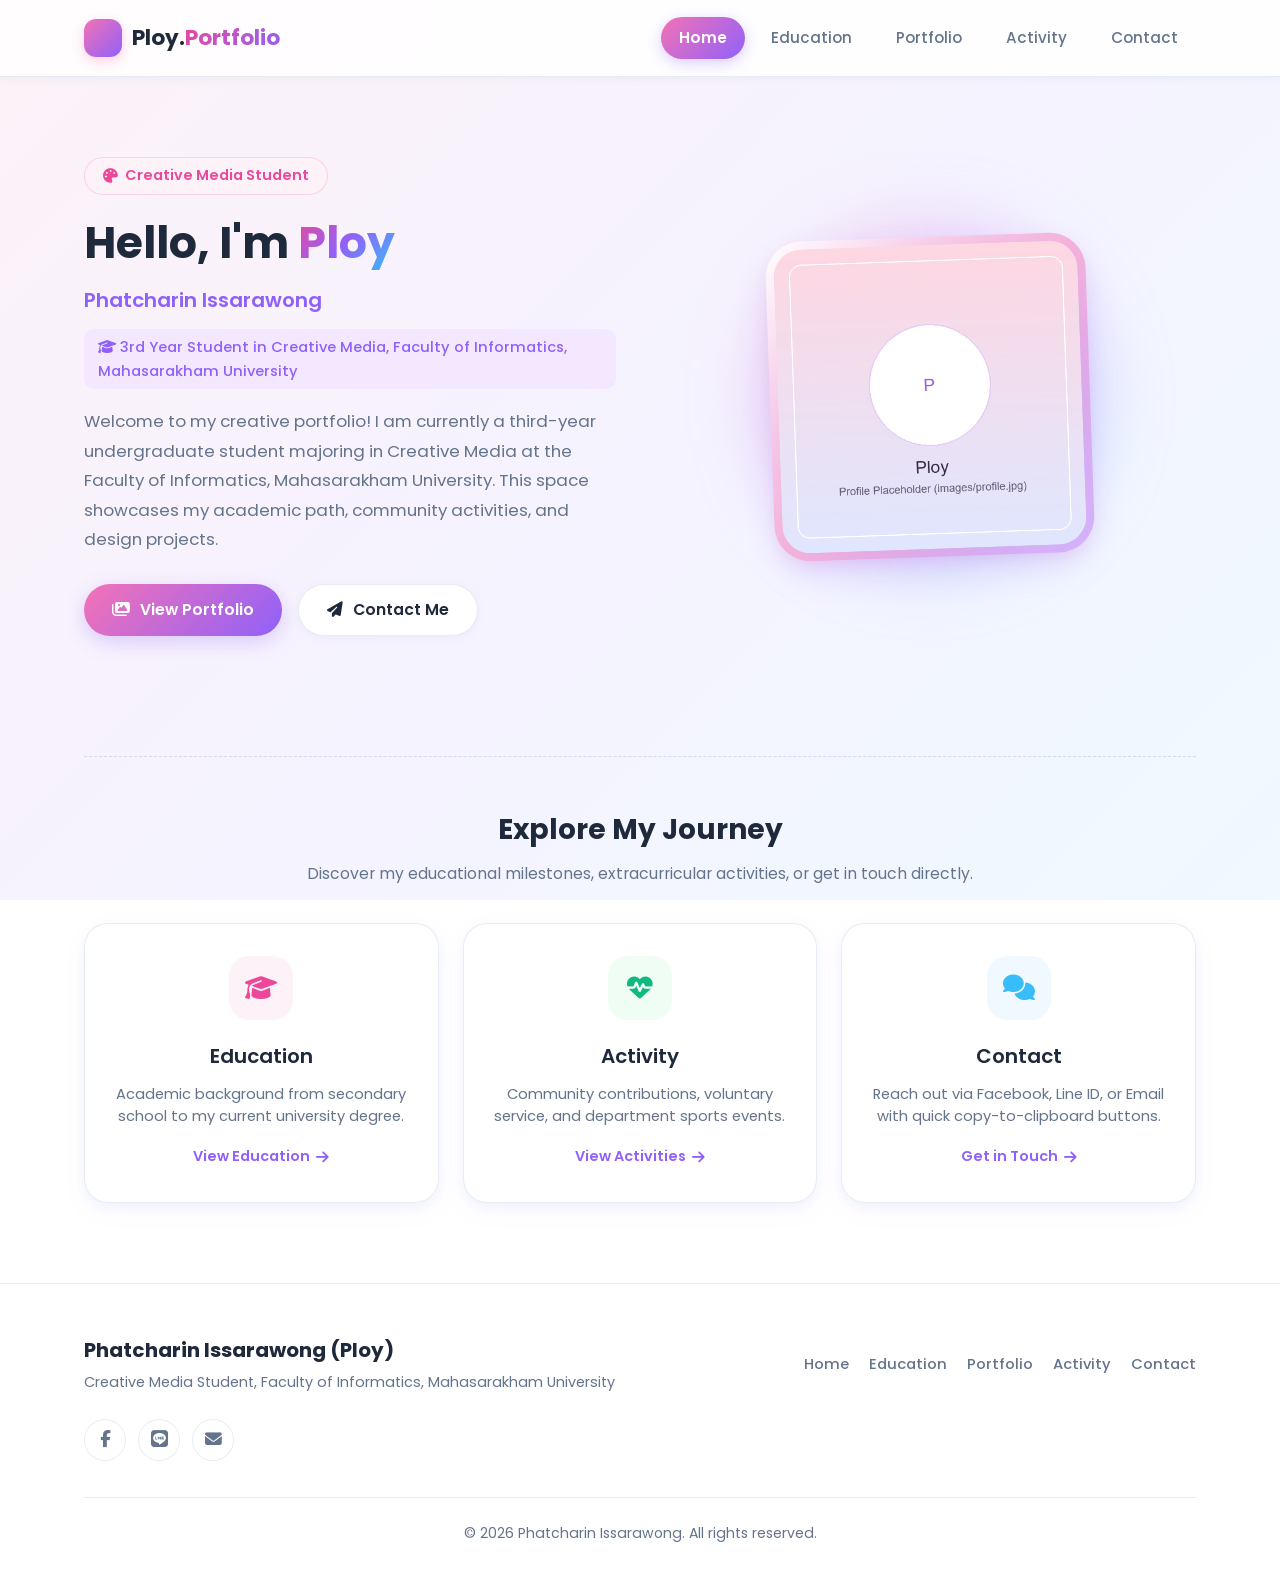
==== index.html @ 9dcf47e1 "Initial commit: Ploy's Creative Media Portfolio website" ====
<!DOCTYPE html>
<html lang="en">
<head>
  <meta charset="UTF-8">
  <meta name="viewport" content="width=device-width, initial-scale=1.0">
  <title>Ploy Portfolio | Phatcharin Issarawong</title>
  <meta name="description" content="Personal portfolio of Phatcharin Issarawong (Ploy), 3rd-year Creative Media undergraduate student at the Faculty of Informatics, Mahasarakham University.">
  
  <!-- Google Fonts: Poppins & Prompt -->
  <link rel="preconnect" href="https://fonts.googleapis.com">
  <link rel="preconnect" href="https://fonts.gstatic.com" crossorigin>
  <link href="https://fonts.googleapis.com/css2?family=Poppins:wght@400;500;600;700&family=Prompt:wght@300;400;500;600;700&display=swap" rel="stylesheet">
  
  <!-- Font Awesome CDN for Icons -->
  <link rel="stylesheet" href="https://cdnjs.cloudflare.com/ajax/libs/font-awesome/6.5.1/css/all.min.css">
  
  <!-- Main Stylesheet -->
  <link rel="stylesheet" href="css/style.css">
</head>
<body>

  <!-- =========================================================================
       1. Header & Navigation Bar (Shared across all pages, active on Home)
       ========================================================================= -->
  <header class="site-header">
    <div class="container nav-container">
      <a href="index.html" class="brand-logo" aria-label="Ploy Portfolio Homepage">
        <span class="brand-badge"><i class="fa-solid fa-sparkles"></i></span>
        <span class="brand-text">Ploy.<span>Portfolio</span></span>
      </a>

      <!-- Mobile Hamburger Button -->
      <button class="hamburger-btn" aria-label="Toggle navigation menu" aria-expanded="false" aria-controls="mainNavMenu">
        <span class="hamburger-line"></span>
        <span class="hamburger-line"></span>
        <span class="hamburger-line"></span>
      </button>

      <!-- Main Navigation Menu -->
      <nav class="nav-menu" id="mainNavMenu" role="navigation">
        <a href="index.html" class="nav-link active">Home</a>
        <a href="education.html" class="nav-link">Education</a>
        <a href="portfolio.html" class="nav-link">Portfolio</a>
        <a href="activity.html" class="nav-link">Activity</a>
        <a href="contact.html" class="nav-link">Contact</a>
      </nav>
    </div>
  </header>

  <!-- =========================================================================
       2. Home Page Main Content
       ========================================================================= -->
  <main class="page-content">
    <div class="container">
      
      <!-- Hero Section: Introduction & Profile Image -->
      <section class="hero-section">
        <div class="hero-grid">
          
          <!-- Greeting & Personal Information -->
          <div class="hero-text reveal-on-scroll">
            <div class="hero-badge">
              <i class="fa-solid fa-palette"></i> Creative Media Student
            </div>
            
            <h1 class="hero-greeting">
              Hello, I'm <span class="gradient-text">Ploy</span>
            </h1>
            
            <p class="hero-name">
              Phatcharin Issarawong
            </p>
            
            <div class="hero-status">
              <i class="fa-solid fa-graduation-cap"></i> 3rd Year Student in Creative Media, Faculty of Informatics, Mahasarakham University
            </div>
            
            <!-- Short Introduction (strictly based on real user data) -->
            <p class="hero-desc">
              Welcome to my creative portfolio! I am currently a third-year undergraduate student majoring in Creative Media at the Faculty of Informatics, Mahasarakham University. This space showcases my academic path, community activities, and design projects.
            </p>
            
            <!-- Call-to-Action Buttons -->
            <div class="hero-cta-group">
              <a href="portfolio.html" class="btn btn-primary">
                <i class="fa-solid fa-images"></i> View Portfolio
              </a>
              <a href="contact.html" class="btn btn-secondary">
                <i class="fa-solid fa-paper-plane"></i> Contact Me
              </a>
            </div>
          </div>

          <!-- Profile Image (Placeholder: replace with your real photo at images/profile.jpg) -->
          <div class="hero-avatar-wrapper reveal-on-scroll">
            <div class="avatar-glow"></div>
            <div class="avatar-frame">
              <!-- Replace your real profile photo at images/profile.jpg -->
              <img src="images/profile.jpg" alt="Profile photo of Phatcharin Issarawong (Ploy)" class="avatar-img" width="500" height="500">
            </div>
          </div>

        </div>
      </section>

      <!-- Shortcut Cards Section -->
      <section class="shortcuts-section reveal-on-scroll">
        <div class="section-header-center">
          <h2 class="section-title">Explore My Journey</h2>
          <p class="section-subtitle">Discover my educational milestones, extracurricular activities, or get in touch directly.</p>
        </div>

        <div class="shortcuts-grid">
          
          <!-- Shortcut 1: Education -->
          <a href="education.html" class="shortcut-card education">
            <div class="shortcut-icon">
              <i class="fa-solid fa-graduation-cap"></i>
            </div>
            <h3 class="shortcut-title">Education</h3>
            <p class="shortcut-desc">Academic background from secondary school to my current university degree.</p>
            <span class="shortcut-link-text">View Education <i class="fa-solid fa-arrow-right"></i></span>
          </a>

          <!-- Shortcut 2: Activity -->
          <a href="activity.html" class="shortcut-card activity">
            <div class="shortcut-icon">
              <i class="fa-solid fa-heart-pulse"></i>
            </div>
            <h3 class="shortcut-title">Activity</h3>
            <p class="shortcut-desc">Community contributions, voluntary service, and department sports events.</p>
            <span class="shortcut-link-text">View Activities <i class="fa-solid fa-arrow-right"></i></span>
          </a>

          <!-- Shortcut 3: Contact -->
          <a href="contact.html" class="shortcut-card contact">
            <div class="shortcut-icon">
              <i class="fa-solid fa-comments"></i>
            </div>
            <h3 class="shortcut-title">Contact</h3>
            <p class="shortcut-desc">Reach out via Facebook, Line ID, or Email with quick copy-to-clipboard buttons.</p>
            <span class="shortcut-link-text">Get in Touch <i class="fa-solid fa-arrow-right"></i></span>
          </a>

        </div>
      </section>

    </div>
  </main>

  <!-- =========================================================================
       3. Footer (Shared across all pages)
       ========================================================================= -->
  <footer class="site-footer">
    <div class="container">
      <div class="footer-top">
        
        <!-- Brand / Bio -->
        <div class="footer-brand">
          <h3>Phatcharin Issarawong (Ploy)</h3>
          <p>Creative Media Student, Faculty of Informatics, Mahasarakham University</p>
        </div>

        <!-- Links to All Pages -->
        <nav class="footer-nav" aria-label="Footer Navigation">
          <a href="index.html" class="footer-link">Home</a>
          <a href="education.html" class="footer-link">Education</a>
          <a href="portfolio.html" class="footer-link">Portfolio</a>
          <a href="activity.html" class="footer-link">Activity</a>
          <a href="contact.html" class="footer-link">Contact</a>
        </nav>

        <!-- Social Channels -->
        <div class="footer-socials">
          <!-- Facebook: replace # with your real profile URL -->
          <a href="#" class="social-icon-btn fb" aria-label="Facebook: Phatcharin Issarawong" title="Facebook: Phatcharin Issarawong">
            <i class="fa-brands fa-facebook-f"></i>
          </a>
          <!-- Line ID -->
          <a href="contact.html" class="social-icon-btn line" aria-label="Line ID: 0831487543" title="Line ID: 0831487543">
            <i class="fa-brands fa-line"></i>
          </a>
          <!-- Email -->
          <a href="mailto:phachrinthrxissrawngs6@gmail.com" class="social-icon-btn email" aria-label="Email: phachrinthrxissrawngs6@gmail.com" title="Email: phachrinthrxissrawngs6@gmail.com">
            <i class="fa-solid fa-envelope"></i>
          </a>
        </div>

      </div>

      <!-- Copyright Notice -->
      <div class="footer-bottom">
        <p>© 2026 Phatcharin Issarawong. All rights reserved.</p>
      </div>
    </div>
  </footer>

  <!-- Main JavaScript -->
  <script src="js/main.js" defer></script>
</body>
</html>
---- css/style.css ----
/* ==========================================================================
   PORTFOLIO WEBSITE STYLESHEET
   เจ้าของผลงาน: Phatcharin Issarawong (Ploy)
   สาขาสื่อนฤมิต คณะวิทยาการสารสนเทศ มหาวิทยาลัยมหาสารคาม
   สไตล์: Creative Media / Pastel Soft Gradient / Clean & Modern Responsive
   ========================================================================== */

/* --------------------------------------------------------------------------
   1. ตัวแปรสีและฟอนต์ (CSS Custom Properties)
   -------------------------------------------------------------------------- */
:root {
  /* โทนสีหลัก (Pastel Pink, Purple, Sky Blue) */
  --primary: #9061f9;          /* ม่วงพาสเทลหลัก */
  --primary-light: #c084fc;    /* ม่วงอ่อนสว่าง */
  --primary-soft: #f3e8ff;     /* ม่วงพาสเทลพื้นหลังจางๆ */
  
  --secondary: #ec4899;        /* ชมพูพาสเทล */
  --secondary-light: #f472b6;  /* ชมพูสว่าง */
  --secondary-soft: #fdf2f8;   /* ชมพูพาสเทลพื้นหลังจางๆ */
  
  --accent: #38bdf8;           /* ฟ้าอ่อนพาสเทล */
  --accent-light: #7dd3fc;     /* ฟ้าอ่อน */
  --accent-soft: #f0f9ff;      /* ฟ้าพาสเทลพื้นหลังจางๆ */

  /* สีพื้นผิวและข้อความ */
  --bg-page: #f8fafc;
  --bg-gradient: linear-gradient(135deg, #fdf2f8 0%, #f5f3ff 50%, #f0f9ff 100%);
  --surface: #ffffff;
  --surface-glass: rgba(255, 255, 255, 0.85);
  --surface-card: rgba(255, 255, 255, 0.92);
  
  --text-main: #1e293b;        /* ข้อความหลัก สีเทาเข้มคมชัด */
  --text-muted: #64748b;       /* ข้อความรอง สีเทาคลาสสิก */
  --text-light: #94a3b8;       /* ข้อความจาง */
  --border-light: rgba(226, 232, 240, 0.8);
  --border-glass: rgba(255, 255, 255, 0.8);

  /* เงา (Shadows) */
  --shadow-sm: 0 2px 8px rgba(148, 163, 184, 0.1);
  --shadow-md: 0 8px 24px -4px rgba(192, 132, 252, 0.12), 0 4px 12px -2px rgba(56, 189, 248, 0.08);
  --shadow-lg: 0 16px 36px -6px rgba(144, 97, 249, 0.18), 0 8px 16px -4px rgba(236, 72, 153, 0.12);
  --shadow-glow: 0 0 25px rgba(192, 132, 252, 0.35);

  /* รัศมีความโค้งมน */
  --radius-sm: 10px;
  --radius-md: 16px;
  --radius-lg: 24px;
  --radius-full: 9999px;

  /* ฟอนต์ */
  --font-family: 'Poppins', 'Prompt', -apple-system, BlinkMacSystemFont, 'Segoe UI', Roboto, sans-serif;
  
  /* ความเร็ว Transition */
  --transition-fast: 0.2s ease;
  --transition-normal: 0.3s cubic-bezier(0.4, 0, 0.2, 1);
  --transition-slow: 0.5s cubic-bezier(0.4, 0, 0.2, 1);
}

/* --------------------------------------------------------------------------
   2. Reset & พื้นฐานหน้าเว็บ
   -------------------------------------------------------------------------- */
*, *::before, *::after {
  box-sizing: border-box;
  margin: 0;
  padding: 0;
}

html {
  scroll-behavior: smooth;
  font-size: 16px;
}

body {
  font-family: var(--font-family);
  color: var(--text-main);
  background: var(--bg-gradient);
  background-attachment: fixed;
  min-height: 100vh;
  line-height: 1.65;
  display: flex;
  flex-direction: column;
  overflow-x: hidden;
  -webkit-font-smoothing: antialiased;
}

img {
  max-width: 100%;
  height: auto;
  display: block;
}

a {
  color: inherit;
  text-decoration: none;
  transition: color var(--transition-fast);
}

button {
  font-family: inherit;
  cursor: pointer;
  border: none;
  background: none;
  transition: all var(--transition-normal);
}

ul, ol {
  list-style: none;
}

/* --------------------------------------------------------------------------
   3. เลย์เอาต์และ Container
   -------------------------------------------------------------------------- */
.container {
  width: 100%;
  max-width: 1160px;
  margin-left: auto;
  margin-right: auto;
  padding-left: 24px;
  padding-right: 24px;
}

.page-content {
  flex: 1 0 auto;
  padding: 40px 0 80px 0;
}

/* --------------------------------------------------------------------------
   4. Header & Navigation Bar (ใช้ร่วมกันทุกหน้า)
   -------------------------------------------------------------------------- */
.site-header {
  position: sticky;
  top: 0;
  z-index: 1000;
  background: var(--surface-glass);
  backdrop-filter: blur(16px);
  -webkit-backdrop-filter: blur(16px);
  border-bottom: 1px solid var(--border-light);
  box-shadow: var(--shadow-sm);
  transition: background var(--transition-normal), box-shadow var(--transition-normal);
}

.nav-container {
  display: flex;
  align-items: center;
  justify-content: space-between;
  height: 76px;
}

/* โลโก้ */
.brand-logo {
  display: flex;
  align-items: center;
  gap: 10px;
  font-weight: 700;
  font-size: 1.35rem;
  color: var(--text-main);
}

.brand-badge {
  display: inline-flex;
  align-items: center;
  justify-content: center;
  width: 38px;
  height: 38px;
  background: linear-gradient(135deg, var(--secondary-light), var(--primary));
  color: #ffffff;
  border-radius: 12px;
  font-size: 1rem;
  box-shadow: 0 4px 12px rgba(236, 72, 153, 0.25);
}

.brand-text span {
  background: linear-gradient(135deg, var(--secondary), var(--primary));
  -webkit-background-clip: text;
  -webkit-text-fill-color: transparent;
}

/* เมนูหลักบนเดสก์ท็อป */
.nav-menu {
  display: flex;
  align-items: center;
  gap: 8px;
}

.nav-link {
  position: relative;
  display: inline-block;
  padding: 8px 18px;
  font-size: 0.95rem;
  font-weight: 500;
  color: var(--text-muted);
  border-radius: var(--radius-full);
  transition: all var(--transition-normal);
}

.nav-link:hover {
  color: var(--primary);
  background-color: var(--primary-soft);
}

/* สถานะ Active ของหน้าปัจจุบัน */
.nav-link.active {
  color: #ffffff;
  background: linear-gradient(135deg, var(--secondary-light), var(--primary));
  box-shadow: 0 4px 14px rgba(144, 97, 249, 0.3);
  font-weight: 600;
}

/* ปุ่ม Hamburger สำหรับจอมือถือ */
.hamburger-btn {
  display: none;
  flex-direction: column;
  justify-content: center;
  align-items: center;
  width: 44px;
  height: 44px;
  border-radius: var(--radius-sm);
  background: var(--surface);
  border: 1px solid var(--border-light);
  gap: 5px;
  cursor: pointer;
  z-index: 1001;
}

.hamburger-line {
  width: 22px;
  height: 2px;
  background-color: var(--text-main);
  border-radius: 2px;
  transition: transform var(--transition-normal), opacity var(--transition-normal);
}

/* เมื่อเมนูมือถือเปิดอยู่ */
.hamburger-btn[aria-expanded="true"] .hamburger-line:nth-child(1) {
  transform: translateY(7px) rotate(45deg);
}
.hamburger-btn[aria-expanded="true"] .hamburger-line:nth-child(2) {
  opacity: 0;
}
.hamburger-btn[aria-expanded="true"] .hamburger-line:nth-child(3) {
  transform: translateY(-7px) rotate(-45deg);
}

/* --------------------------------------------------------------------------
   5. หัวเรื่องของแต่ละหน้า (Page Header Banner)
   -------------------------------------------------------------------------- */
.page-header {
  text-align: center;
  margin-bottom: 48px;
  position: relative;
}

.page-tag {
  display: inline-flex;
  align-items: center;
  gap: 6px;
  padding: 6px 16px;
  background: var(--primary-soft);
  color: var(--primary);
  border-radius: var(--radius-full);
  font-size: 0.85rem;
  font-weight: 600;
  letter-spacing: 0.5px;
  margin-bottom: 12px;
  border: 1px solid rgba(192, 132, 252, 0.3);
}

.page-title {
  font-size: 2.35rem;
  font-weight: 700;
  color: var(--text-main);
  margin-bottom: 12px;
  letter-spacing: -0.5px;
}

.page-subtitle {
  font-size: 1.05rem;
  color: var(--text-muted);
  max-width: 620px;
  margin-left: auto;
  margin-right: auto;
}

/* ข้อความตัวหนังสือแบบ Gradient */
.gradient-text {
  background: linear-gradient(135deg, var(--secondary), var(--primary), var(--accent));
  -webkit-background-clip: text;
  -webkit-text-fill-color: transparent;
  display: inline-block;
}

/* --------------------------------------------------------------------------
   6. ปุ่ม (Buttons)
   -------------------------------------------------------------------------- */
.btn {
  display: inline-flex;
  align-items: center;
  justify-content: center;
  gap: 10px;
  padding: 12px 28px;
  font-size: 0.98rem;
  font-weight: 600;
  border-radius: var(--radius-full);
  transition: all var(--transition-normal);
  text-align: center;
}

.btn-primary {
  background: linear-gradient(135deg, var(--secondary-light), var(--primary));
  color: #ffffff;
  box-shadow: 0 6px 20px rgba(144, 97, 249, 0.28);
}

.btn-primary:hover {
  transform: translateY(-3px);
  box-shadow: 0 10px 25px rgba(144, 97, 249, 0.38);
  color: #ffffff;
}

.btn-secondary {
  background: var(--surface);
  color: var(--text-main);
  border: 1px solid var(--border-light);
  box-shadow: var(--shadow-sm);
}

.btn-secondary:hover {
  background: var(--primary-soft);
  color: var(--primary);
  border-color: var(--primary-light);
  transform: translateY(-3px);
  box-shadow: var(--shadow-md);
}

.btn-sm {
  padding: 8px 16px;
  font-size: 0.85rem;
}

/* --------------------------------------------------------------------------
   7. สไตล์เฉพาะหน้า HOME (index.html)
   -------------------------------------------------------------------------- */
.hero-section {
  padding: 40px 0 60px 0;
}

.hero-grid {
  display: grid;
  grid-template-columns: 1fr 1fr;
  align-items: center;
  gap: 48px;
}

.hero-text {
  text-align: left;
}

.hero-badge {
  display: inline-flex;
  align-items: center;
  gap: 8px;
  padding: 6px 18px;
  background: var(--secondary-soft);
  color: var(--secondary);
  border-radius: var(--radius-full);
  font-size: 0.9rem;
  font-weight: 600;
  margin-bottom: 20px;
  border: 1px solid rgba(244, 114, 182, 0.25);
}

.hero-greeting {
  font-size: 2.75rem;
  font-weight: 700;
  line-height: 1.25;
  margin-bottom: 14px;
}

.hero-name {
  font-size: 1.25rem;
  font-weight: 600;
  color: var(--primary);
  margin-bottom: 12px;
}

.hero-status {
  display: inline-block;
  padding: 6px 14px;
  background: var(--primary-soft);
  color: var(--primary);
  border-radius: var(--radius-sm);
  font-size: 0.92rem;
  font-weight: 500;
  margin-bottom: 18px;
}

.hero-desc {
  font-size: 1.05rem;
  color: var(--text-muted);
  margin-bottom: 30px;
  line-height: 1.75;
}

.hero-cta-group {
  display: flex;
  gap: 16px;
  flex-wrap: wrap;
}

/* ส่วนรูปโปรไฟล์ */
.hero-avatar-wrapper {
  position: relative;
  display: flex;
  justify-content: center;
  align-items: center;
}

.avatar-glow {
  position: absolute;
  width: 340px;
  height: 340px;
  border-radius: 50%;
  background: linear-gradient(135deg, rgba(244, 114, 182, 0.35), rgba(192, 132, 252, 0.35), rgba(56, 189, 248, 0.3));
  filter: blur(35px);
  z-index: 1;
  animation: floatGlow 6s ease-in-out infinite alternate;
}

.avatar-frame {
  position: relative;
  z-index: 2;
  width: 320px;
  height: 320px;
  border-radius: 36px;
  padding: 8px;
  background: linear-gradient(135deg, rgba(255, 255, 255, 0.9), rgba(244, 114, 182, 0.5), rgba(192, 132, 252, 0.6));
  box-shadow: var(--shadow-lg);
  transform: rotate(-2deg);
  transition: transform var(--transition-slow);
}

.avatar-frame:hover {
  transform: rotate(0deg) scale(1.02);
}

.avatar-img {
  width: 100%;
  height: 100%;
  object-fit: cover;
  border-radius: 28px;
  background-color: var(--surface);
}

/* การ์ดทางลัดบนหน้า Home (Shortcut Cards) */
.shortcuts-section {
  margin-top: 60px;
  padding-top: 50px;
  border-top: 1px dashed rgba(203, 213, 225, 0.8);
}

.section-header-center {
  text-align: center;
  margin-bottom: 36px;
}

.section-title {
  font-size: 1.75rem;
  font-weight: 700;
  color: var(--text-main);
  margin-bottom: 8px;
}

.section-subtitle {
  font-size: 0.98rem;
  color: var(--text-muted);
}

.shortcuts-grid {
  display: grid;
  grid-template-columns: repeat(3, 1fr);
  gap: 24px;
}

.shortcut-card {
  display: block;
  background: var(--surface-card);
  padding: 32px 28px;
  border-radius: var(--radius-lg);
  border: 1px solid var(--border-light);
  box-shadow: var(--shadow-md);
  transition: all var(--transition-normal);
  text-align: center;
  position: relative;
  overflow: hidden;
}

.shortcut-card::before {
  content: '';
  position: absolute;
  top: 0;
  left: 0;
  right: 0;
  height: 4px;
  background: linear-gradient(90deg, var(--secondary-light), var(--primary), var(--accent));
  opacity: 0;
  transition: opacity var(--transition-fast);
}

.shortcut-card:hover {
  transform: translateY(-8px);
  box-shadow: var(--shadow-lg);
  border-color: var(--primary-light);
}

.shortcut-card:hover::before {
  opacity: 1;
}

.shortcut-icon {
  width: 64px;
  height: 64px;
  margin: 0 auto 20px auto;
  border-radius: 20px;
  display: flex;
  align-items: center;
  justify-content: center;
  font-size: 1.6rem;
  background: var(--primary-soft);
  color: var(--primary);
  transition: transform var(--transition-normal);
}

.shortcut-card:hover .shortcut-icon {
  transform: scale(1.1) rotate(5deg);
}

.shortcut-card.education .shortcut-icon {
  background: #fdf2f8;
  color: var(--secondary);
}

.shortcut-card.activity .shortcut-icon {
  background: #f0fdf4;
  color: #10b981;
}

.shortcut-card.contact .shortcut-icon {
  background: #f0f9ff;
  color: var(--accent);
}

.shortcut-title {
  font-size: 1.25rem;
  font-weight: 600;
  margin-bottom: 10px;
  color: var(--text-main);
}

.shortcut-desc {
  font-size: 0.92rem;
  color: var(--text-muted);
  margin-bottom: 16px;
  line-height: 1.5;
}

.shortcut-link-text {
  font-size: 0.9rem;
  font-weight: 600;
  color: var(--primary);
  display: inline-flex;
  align-items: center;
  gap: 6px;
}

/* --------------------------------------------------------------------------
   8. สไตล์หน้า EDUCATION (education.html) - Vertical Timeline
   -------------------------------------------------------------------------- */
.timeline-wrapper {
  max-width: 820px;
  margin: 0 auto;
  position: relative;
  padding: 20px 0;
}

/* เส้น Timeline แนวตั้ง */
.timeline-wrapper::before {
  content: '';
  position: absolute;
  top: 30px;
  bottom: 30px;
  left: 38px;
  width: 4px;
  background: linear-gradient(180deg, var(--secondary-light), var(--primary), var(--accent));
  border-radius: 4px;
}

.timeline-item {
  position: relative;
  display: flex;
  align-items: flex-start;
  gap: 28px;
  margin-bottom: 40px;
}

.timeline-item:last-child {
  margin-bottom: 0;
}

/* วงกลมไอคอนจุด Timeline */
.timeline-marker {
  position: relative;
  z-index: 2;
  width: 76px;
  height: 76px;
  flex-shrink: 0;
  border-radius: 50%;
  background: var(--surface);
  border: 4px solid #ffffff;
  box-shadow: var(--shadow-md);
  display: flex;
  align-items: center;
  justify-content: center;
  font-size: 1.6rem;
  color: var(--primary);
  transition: transform var(--transition-normal);
}

.timeline-item:hover .timeline-marker {
  transform: scale(1.1);
  box-shadow: var(--shadow-glow);
}

.timeline-item.current .timeline-marker {
  background: linear-gradient(135deg, var(--secondary-light), var(--primary));
  color: #ffffff;
  box-shadow: 0 0 20px rgba(144, 97, 249, 0.4);
}

/* การ์ดเนื้อหา Timeline */
.timeline-card {
  flex-grow: 1;
  background: var(--surface-card);
  padding: 30px;
  border-radius: var(--radius-lg);
  border: 1px solid var(--border-light);
  box-shadow: var(--shadow-md);
  transition: all var(--transition-normal);
}

.timeline-card:hover {
  transform: translateY(-4px);
  box-shadow: var(--shadow-lg);
  border-color: var(--primary-light);
}

.timeline-header {
  display: flex;
  justify-content: space-between;
  align-items: flex-start;
  flex-wrap: wrap;
  gap: 12px;
  margin-bottom: 14px;
}

.timeline-badge {
  display: inline-flex;
  align-items: center;
  gap: 6px;
  padding: 4px 14px;
  border-radius: var(--radius-full);
  font-size: 0.82rem;
  font-weight: 600;
}

.timeline-badge.current {
  background: #fdf2f8;
  color: var(--secondary);
  border: 1px solid rgba(244, 114, 182, 0.3);
}

.timeline-badge.completed {
  background: #f1f5f9;
  color: var(--text-muted);
}

.timeline-year-tag {
  font-size: 0.85rem;
  font-weight: 500;
  color: var(--text-muted);
  background: var(--bg-page);
  padding: 4px 12px;
  border-radius: var(--radius-sm);
  border: 1px dashed #cbd5e1;
}

.timeline-institution {
  font-size: 1.35rem;
  font-weight: 700;
  color: var(--text-main);
  margin-bottom: 6px;
}

.timeline-major {
  font-size: 1.05rem;
  font-weight: 500;
  color: var(--primary);
  margin-bottom: 16px;
}

.timeline-meta-box {
  display: flex;
  flex-wrap: wrap;
  gap: 16px;
  padding-top: 16px;
  border-top: 1px solid #f1f5f9;
}

.meta-pill {
  display: inline-flex;
  align-items: center;
  gap: 8px;
  font-size: 0.88rem;
  color: var(--text-muted);
  background: var(--bg-page);
  padding: 6px 14px;
  border-radius: var(--radius-sm);
}

.placeholder-notice {
  color: #d97706; /* สีส้มเตือนตา */
  background: #fef3c7;
  padding: 2px 8px;
  border-radius: 4px;
  font-weight: 500;
  font-size: 0.82rem;
}

/* --------------------------------------------------------------------------
   9. สไตล์หน้า PORTFOLIO (portfolio.html)
   -------------------------------------------------------------------------- */
/* ตัวกรองหมวดหมู่ (Filter Buttons) */
.filter-container {
  display: flex;
  justify-content: center;
  flex-wrap: wrap;
  gap: 12px;
  margin-bottom: 40px;
}

.filter-btn {
  padding: 10px 24px;
  border-radius: var(--radius-full);
  font-size: 0.92rem;
  font-weight: 600;
  color: var(--text-muted);
  background: var(--surface);
  border: 1px solid var(--border-light);
  box-shadow: var(--shadow-sm);
  transition: all var(--transition-normal);
}

.filter-btn:hover {
  color: var(--primary);
  background: var(--primary-soft);
  border-color: var(--primary-light);
}

.filter-btn.active {
  background: linear-gradient(135deg, var(--secondary-light), var(--primary));
  color: #ffffff;
  border-color: transparent;
  box-shadow: 0 4px 14px rgba(144, 97, 249, 0.3);
}

/* Portfolio Cards Grid */
.portfolio-grid {
  display: grid;
  grid-template-columns: repeat(3, 1fr);
  gap: 30px;
}

.portfolio-card {
  background: var(--surface-card);
  border-radius: var(--radius-lg);
  border: 1px solid var(--border-light);
  box-shadow: var(--shadow-md);
  overflow: hidden;
  display: flex;
  flex-direction: column;
  transition: all var(--transition-normal);
  cursor: pointer;
}

.portfolio-card:hover {
  transform: translateY(-8px);
  box-shadow: var(--shadow-lg);
  border-color: var(--primary-light);
}

.portfolio-card.is-hidden {
  display: none !important;
}

.portfolio-thumb-wrapper {
  position: relative;
  width: 100%;
  aspect-ratio: 4 / 3;
  overflow: hidden;
  background-color: var(--primary-soft);
}

.portfolio-thumb {
  width: 100%;
  height: 100%;
  object-fit: cover;
  transition: transform var(--transition-slow);
}

.portfolio-card:hover .portfolio-thumb {
  transform: scale(1.06);
}

.portfolio-badge {
  position: absolute;
  top: 14px;
  left: 14px;
  padding: 4px 12px;
  border-radius: var(--radius-full);
  font-size: 0.78rem;
  font-weight: 600;
  color: #ffffff;
  background: rgba(30, 41, 59, 0.75);
  backdrop-filter: blur(8px);
  text-transform: uppercase;
  letter-spacing: 0.5px;
}

.portfolio-overlay-hint {
  position: absolute;
  inset: 0;
  background: rgba(144, 97, 249, 0.4);
  backdrop-filter: blur(2px);
  display: flex;
  align-items: center;
  justify-content: center;
  opacity: 0;
  transition: opacity var(--transition-fast);
  color: #ffffff;
  font-size: 1.5rem;
}

.portfolio-card:hover .portfolio-overlay-hint {
  opacity: 1;
}

.portfolio-body {
  padding: 24px;
  display: flex;
  flex-direction: column;
  flex-grow: 1;
}

.portfolio-title {
  font-size: 1.25rem;
  font-weight: 700;
  color: var(--text-main);
  margin-bottom: 8px;
}

.portfolio-desc {
  font-size: 0.92rem;
  color: var(--text-muted);
  line-height: 1.6;
  margin-bottom: 20px;
  flex-grow: 1;
}

.portfolio-card-footer {
  display: flex;
  align-items: center;
  justify-content: space-between;
  padding-top: 14px;
  border-top: 1px solid #f1f5f9;
}

.portfolio-view-btn {
  font-size: 0.88rem;
  font-weight: 600;
  color: var(--primary);
  display: inline-flex;
  align-items: center;
  gap: 6px;
}

.portfolio-view-btn i {
  transition: transform var(--transition-fast);
}

.portfolio-card:hover .portfolio-view-btn i {
  transform: translateX(4px);
}

/* --------------------------------------------------------------------------
   10. สไตล์ Lightbox / Modal สำหรับดูภาพผลงาน
   -------------------------------------------------------------------------- */
.modal-backdrop {
  position: fixed;
  inset: 0;
  background: rgba(15, 23, 42, 0.65);
  backdrop-filter: blur(8px);
  -webkit-backdrop-filter: blur(8px);
  z-index: 2000;
  display: flex;
  align-items: center;
  justify-content: center;
  padding: 20px;
  opacity: 0;
  visibility: hidden;
  transition: opacity var(--transition-normal), visibility var(--transition-normal);
}

.modal-backdrop.is-open {
  opacity: 1;
  visibility: visible;
}

.modal-container {
  background: var(--surface);
  border-radius: var(--radius-lg);
  max-width: 800px;
  width: 100%;
  max-height: 90vh;
  overflow-y: auto;
  box-shadow: 0 25px 50px -12px rgba(0, 0, 0, 0.25);
  position: relative;
  transform: scale(0.92) translateY(20px);
  transition: transform var(--transition-normal);
}

.modal-backdrop.is-open .modal-container {
  transform: scale(1) translateY(0);
}

.modal-close-btn {
  position: absolute;
  top: 16px;
  right: 16px;
  width: 40px;
  height: 40px;
  border-radius: 50%;
  background: var(--surface);
  border: 1px solid var(--border-light);
  display: flex;
  align-items: center;
  justify-content: center;
  font-size: 1.1rem;
  color: var(--text-main);
  cursor: pointer;
  z-index: 10;
  box-shadow: var(--shadow-md);
  transition: all var(--transition-fast);
}

.modal-close-btn:hover {
  background: #fee2e2;
  color: #ef4444;
  transform: rotate(90deg);
}

.modal-image-wrapper {
  width: 100%;
  max-height: 480px;
  background: #0f172a;
  display: flex;
  align-items: center;
  justify-content: center;
  overflow: hidden;
}

.modal-image {
  max-width: 100%;
  max-height: 480px;
  object-fit: contain;
}

.modal-content-body {
  padding: 32px;
}

.modal-badge {
  display: inline-block;
  padding: 4px 14px;
  border-radius: var(--radius-full);
  font-size: 0.82rem;
  font-weight: 600;
  background: var(--primary-soft);
  color: var(--primary);
  margin-bottom: 12px;
}

.modal-title {
  font-size: 1.75rem;
  font-weight: 700;
  color: var(--text-main);
  margin-bottom: 14px;
}

.modal-desc {
  font-size: 1rem;
  color: var(--text-muted);
  line-height: 1.8;
  margin-bottom: 24px;
}

/* --------------------------------------------------------------------------
   11. สไตล์หน้า ACTIVITY (activity.html)
   -------------------------------------------------------------------------- */
.activity-grid {
  display: grid;
  grid-template-columns: repeat(3, 1fr);
  gap: 32px;
}

.activity-card {
  background: var(--surface-card);
  border-radius: var(--radius-lg);
  border: 1px solid var(--border-light);
  box-shadow: var(--shadow-md);
  overflow: hidden;
  transition: all var(--transition-normal);
  display: flex;
  flex-direction: column;
}

.activity-card:hover {
  transform: translateY(-8px);
  box-shadow: var(--shadow-lg);
  border-color: var(--secondary-light);
}

.activity-img-wrapper {
  position: relative;
  width: 100%;
  aspect-ratio: 16 / 11;
  overflow: hidden;
  background-color: var(--primary-soft);
}

.activity-img {
  width: 100%;
  height: 100%;
  object-fit: cover;
  transition: transform var(--transition-slow);
}

.activity-card:hover .activity-img {
  transform: scale(1.05);
}

.activity-badge {
  position: absolute;
  top: 14px;
  right: 14px;
  width: 36px;
  height: 36px;
  border-radius: 50%;
  background: rgba(255, 255, 255, 0.9);
  backdrop-filter: blur(4px);
  display: flex;
  align-items: center;
  justify-content: center;
  color: var(--secondary);
  font-size: 0.95rem;
  box-shadow: var(--shadow-sm);
}

.activity-body {
  padding: 24px;
  text-align: center;
  display: flex;
  align-items: center;
  justify-content: center;
  flex-grow: 1;
}

.activity-title {
  font-size: 1.25rem;
  font-weight: 700;
  color: var(--text-main);
  line-height: 1.5;
}

/* กล่องคำแนะนำสำหรับผู้ใช้ในการเพิ่มกิจกรรม */
.instruction-box {
  margin-top: 50px;
  padding: 20px 24px;
  background: rgba(255, 255, 255, 0.7);
  border: 1px dashed rgba(144, 97, 249, 0.4);
  border-radius: var(--radius-md);
  text-align: center;
  font-size: 0.9rem;
  color: var(--text-muted);
}

/* --------------------------------------------------------------------------
   12. สไตล์หน้า CONTACT (contact.html)
   -------------------------------------------------------------------------- */
.contact-grid {
  display: grid;
  grid-template-columns: repeat(3, 1fr);
  gap: 28px;
  margin-bottom: 40px;
}

.contact-card {
  background: var(--surface-card);
  padding: 36px 28px;
  border-radius: var(--radius-lg);
  border: 1px solid var(--border-light);
  box-shadow: var(--shadow-md);
  text-align: center;
  display: flex;
  flex-direction: column;
  align-items: center;
  transition: all var(--transition-normal);
  position: relative;
}

.contact-card:hover {
  transform: translateY(-8px);
  box-shadow: var(--shadow-lg);
}

.contact-card.facebook:hover {
  border-color: #1877f2;
}

.contact-card.line:hover {
  border-color: #06c755;
}

.contact-card.email:hover {
  border-color: #ea4335;
}

.contact-icon-box {
  width: 72px;
  height: 72px;
  border-radius: 24px;
  display: flex;
  align-items: center;
  justify-content: center;
  font-size: 2rem;
  margin-bottom: 20px;
  transition: transform var(--transition-normal);
}

.contact-card:hover .contact-icon-box {
  transform: scale(1.1) rotate(6deg);
}

.contact-card.facebook .contact-icon-box {
  background: #e7f3ff;
  color: #1877f2;
}

.contact-card.line .contact-icon-box {
  background: #e6f9ed;
  color: #06c755;
}

.contact-card.email .contact-icon-box {
  background: #fef2f2;
  color: #ea4335;
}

.contact-label {
  font-size: 1.25rem;
  font-weight: 700;
  color: var(--text-main);
  margin-bottom: 8px;
}

.contact-value {
  font-size: 0.98rem;
  color: var(--text-muted);
  word-break: break-all;
  margin-bottom: 24px;
  font-weight: 500;
}

.contact-action-btn {
  margin-top: auto;
  width: 100%;
}

/* Toast แจ้งเตือนเมื่อคัดลอกสำเร็จ */
.toast-notice {
  position: fixed;
  bottom: 30px;
  right: 30px;
  background: #0f172a;
  color: #ffffff;
  padding: 14px 24px;
  border-radius: var(--radius-full);
  box-shadow: 0 10px 25px rgba(0, 0, 0, 0.2);
  display: flex;
  align-items: center;
  gap: 10px;
  font-size: 0.92rem;
  font-weight: 500;
  z-index: 3000;
  transform: translateY(100px);
  opacity: 0;
  transition: all var(--transition-normal);
}

.toast-notice.is-show {
  transform: translateY(0);
  opacity: 1;
}

.toast-notice i {
  color: #4ade80; /* สีเขียวสำเร็จ */
}

/* --------------------------------------------------------------------------
   13. Footer (ใช้ร่วมกันทุกหน้า)
   -------------------------------------------------------------------------- */
.site-footer {
  background: var(--surface-glass);
  backdrop-filter: blur(12px);
  -webkit-backdrop-filter: blur(12px);
  border-top: 1px solid var(--border-light);
  padding: 50px 0 30px 0;
  margin-top: auto;
}

.footer-top {
  display: flex;
  align-items: center;
  justify-content: space-between;
  flex-wrap: wrap;
  gap: 24px;
  padding-bottom: 36px;
  border-bottom: 1px solid rgba(226, 232, 240, 0.8);
}

.footer-brand h3 {
  font-size: 1.25rem;
  font-weight: 700;
  color: var(--text-main);
  margin-bottom: 4px;
}

.footer-brand p {
  font-size: 0.9rem;
  color: var(--text-muted);
}

/* ลิงก์นำทางใน Footer */
.footer-nav {
  display: flex;
  gap: 20px;
  flex-wrap: wrap;
}

.footer-link {
  font-size: 0.92rem;
  font-weight: 500;
  color: var(--text-muted);
  transition: color var(--transition-fast);
}

.footer-link:hover {
  color: var(--primary);
}

/* ไอคอนโซเชียลใน Footer */
.footer-socials {
  display: flex;
  gap: 12px;
}

.social-icon-btn {
  width: 42px;
  height: 42px;
  border-radius: 50%;
  background: var(--surface);
  border: 1px solid var(--border-light);
  display: flex;
  align-items: center;
  justify-content: center;
  color: var(--text-muted);
  font-size: 1.05rem;
  transition: all var(--transition-normal);
}

.social-icon-btn:hover {
  transform: translateY(-4px);
  box-shadow: var(--shadow-sm);
}

.social-icon-btn.fb:hover {
  background: #1877f2;
  color: #ffffff;
  border-color: #1877f2;
}

.social-icon-btn.line:hover {
  background: #06c755;
  color: #ffffff;
  border-color: #06c755;
}

.social-icon-btn.email:hover {
  background: #ea4335;
  color: #ffffff;
  border-color: #ea4335;
}

.footer-bottom {
  padding-top: 24px;
  text-align: center;
  font-size: 0.88rem;
  color: var(--text-muted);
}

/* --------------------------------------------------------------------------
   14. เอฟเฟกต์แอนิเมชัน (Animations & Scroll Reveal)
   -------------------------------------------------------------------------- */
@keyframes floatGlow {
  0% {
    transform: scale(0.95) translate(0, 0);
  }
  100% {
    transform: scale(1.08) translate(10px, -10px);
  }
}

.reveal-on-scroll {
  opacity: 0;
  transform: translateY(24px);
  transition: opacity 0.6s cubic-bezier(0.2, 0.8, 0.2, 1), transform 0.6s cubic-bezier(0.2, 0.8, 0.2, 1);
}

.reveal-on-scroll.is-visible {
  opacity: 1;
  transform: translateY(0);
}

/* --------------------------------------------------------------------------
   15. Responsive Design (สำหรับมือถือและแท็บเล็ต)
   -------------------------------------------------------------------------- */
/* แท็บเล็ตขนาดกลางและใหญ่ (Max 992px) */
@media (max-width: 992px) {
  .hero-grid {
    grid-template-columns: 1fr;
    text-align: center;
    gap: 40px;
  }

  .hero-text {
    text-align: center;
  }

  .hero-cta-group {
    justify-content: center;
  }

  .shortcuts-grid {
    grid-template-columns: repeat(2, 1fr);
  }

  .portfolio-grid {
    grid-template-columns: repeat(2, 1fr);
  }

  .activity-grid {
    grid-template-columns: repeat(2, 1fr);
  }

  .contact-grid {
    grid-template-columns: repeat(2, 1fr);
  }

  .footer-top {
    flex-direction: column;
    text-align: center;
  }

  .footer-nav {
    justify-content: center;
  }

  .footer-socials {
    justify-content: center;
  }
}

/* แท็บเล็ตเล็กและจอมือถือ (Max 768px) */
@media (max-width: 768px) {
  .nav-container {
    height: 68px;
  }

  .hamburger-btn {
    display: flex;
  }

  /* เมนูมือถือแบบเลื่อนลง */
  .nav-menu {
    position: fixed;
    top: 68px;
    left: 0;
    right: 0;
    background: var(--surface);
    backdrop-filter: blur(20px);
    -webkit-backdrop-filter: blur(20px);
    flex-direction: column;
    padding: 24px;
    gap: 12px;
    border-bottom: 1px solid var(--border-light);
    box-shadow: var(--shadow-lg);
    transform: translateY(-120%);
    opacity: 0;
    visibility: hidden;
    transition: transform var(--transition-normal), opacity var(--transition-normal), visibility var(--transition-normal);
  }

  .nav-menu.is-open {
    transform: translateY(0);
    opacity: 1;
    visibility: visible;
  }

  .nav-link {
    width: 100%;
    text-align: center;
    padding: 12px 20px;
    font-size: 1.05rem;
  }

  .page-title {
    font-size: 1.95rem;
  }

  .hero-greeting {
    font-size: 2.15rem;
  }

  .avatar-frame {
    width: 260px;
    height: 260px;
  }

  .avatar-glow {
    width: 280px;
    height: 280px;
  }

  .shortcuts-grid {
    grid-template-columns: 1fr;
  }

  .portfolio-grid {
    grid-template-columns: 1fr;
  }

  .activity-grid {
    grid-template-columns: 1fr;
  }

  .contact-grid {
    grid-template-columns: 1fr;
  }

  /* ปรับ Timeline บนมือถือ */
  .timeline-wrapper::before {
    left: 24px;
  }

  .timeline-item {
    gap: 16px;
  }

  .timeline-marker {
    width: 52px;
    height: 52px;
    font-size: 1.2rem;
  }

  .timeline-card {
    padding: 20px;
  }

  .timeline-institution {
    font-size: 1.15rem;
  }
}

/* จอมือถือขนาดกะทัดรัด (Max 480px) */
@media (max-width: 480px) {
  .container {
    padding-left: 18px;
    padding-right: 18px;
  }

  .hero-greeting {
    font-size: 1.85rem;
  }

  .btn {
    width: 100%;
  }

  .hero-cta-group {
    flex-direction: column;
    width: 100%;
  }

  .avatar-frame {
    width: 220px;
    height: 220px;
  }
}
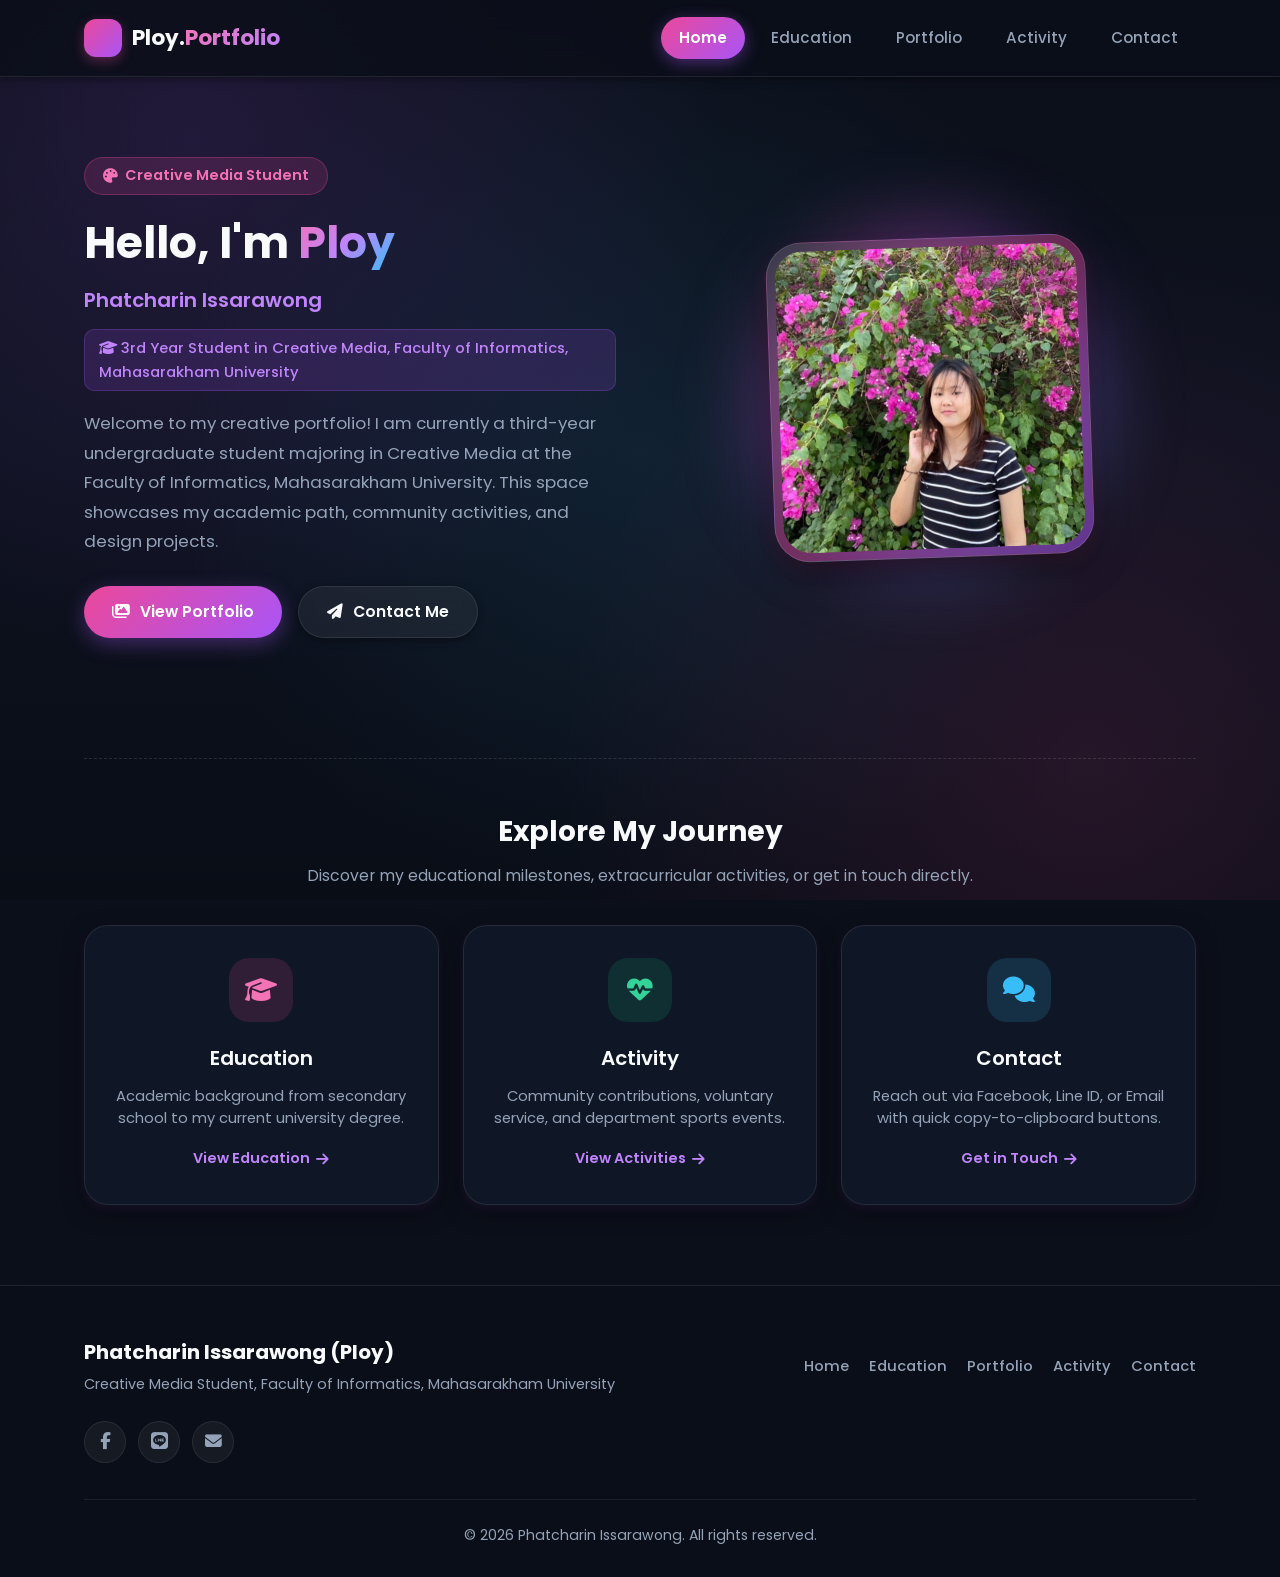
==== commit 7c4d5d01: "Add real profile photo Screenshot_20261013_145737_LINE.jpg and update profile.jpg" ====
--- a/index.html
+++ b/index.html
@@ -96,7 +96,7 @@
             <div class="avatar-glow"></div>
             <div class="avatar-frame">
               <!-- Replace your real profile photo at images/profile.jpg -->
-              <img src="images/profile.jpg" alt="Profile photo of Phatcharin Issarawong (Ploy)" class="avatar-img" width="500" height="500">
+              <img src="images/Screenshot_20261013_145737_LINE.jpg" alt="Profile photo of Phatcharin Issarawong (Ploy)" class="avatar-img" width="500" height="500">
             </div>
           </div>
 
--- a/css/style.css
+++ b/css/style.css
@@ -1,63 +1,66 @@
 /* ==========================================================================
-   PORTFOLIO WEBSITE STYLESHEET
-   เจ้าของผลงาน: Phatcharin Issarawong (Ploy)
-   สาขาสื่อนฤมิต คณะวิทยาการสารสนเทศ มหาวิทยาลัยมหาสารคาม
-   สไตล์: Creative Media / Pastel Soft Gradient / Clean & Modern Responsive
+   PORTFOLIO WEBSITE STYLESHEET (DARK THEME)
+   Owner: Phatcharin Issarawong (Ploy)
+   Faculty of Informatics, Mahasarakham University
+   Theme: Creative Media / Modern Cyber-Pastel Dark Theme / Clean & Responsive
    ========================================================================== */
 
 /* --------------------------------------------------------------------------
-   1. ตัวแปรสีและฟอนต์ (CSS Custom Properties)
+   1. CSS Custom Properties (Dark Theme Palette)
    -------------------------------------------------------------------------- */
 :root {
-  /* โทนสีหลัก (Pastel Pink, Purple, Sky Blue) */
-  --primary: #9061f9;          /* ม่วงพาสเทลหลัก */
-  --primary-light: #c084fc;    /* ม่วงอ่อนสว่าง */
-  --primary-soft: #f3e8ff;     /* ม่วงพาสเทลพื้นหลังจางๆ */
+  /* Vibrant Creative Media Accents */
+  --primary: #a855f7;          /* Vibrant Violet / Purple */
+  --primary-light: #c084fc;    /* Light Purple */
+  --primary-soft: rgba(168, 85, 247, 0.16); /* Translucent Purple Glow */
   
-  --secondary: #ec4899;        /* ชมพูพาสเทล */
-  --secondary-light: #f472b6;  /* ชมพูสว่าง */
-  --secondary-soft: #fdf2f8;   /* ชมพูพาสเทลพื้นหลังจางๆ */
+  --secondary: #ec4899;        /* Vibrant Pink / Magenta */
+  --secondary-light: #f472b6;  /* Light Pink */
+  --secondary-soft: rgba(236, 72, 153, 0.16); /* Translucent Pink Glow */
   
-  --accent: #38bdf8;           /* ฟ้าอ่อนพาสเทล */
-  --accent-light: #7dd3fc;     /* ฟ้าอ่อน */
-  --accent-soft: #f0f9ff;      /* ฟ้าพาสเทลพื้นหลังจางๆ */
-
-  /* สีพื้นผิวและข้อความ */
-  --bg-page: #f8fafc;
-  --bg-gradient: linear-gradient(135deg, #fdf2f8 0%, #f5f3ff 50%, #f0f9ff 100%);
-  --surface: #ffffff;
-  --surface-glass: rgba(255, 255, 255, 0.85);
-  --surface-card: rgba(255, 255, 255, 0.92);
+  --accent: #38bdf8;           /* Neon Sky Blue */
+  --accent-light: #7dd3fc;     /* Soft Sky Blue */
+  --accent-soft: rgba(56, 189, 248, 0.16);
+
+  /* Dark Theme Background & Surfaces */
+  --bg-page: #0b0f19;          /* Deep Obsidian / Dark Navy */
+  --bg-gradient: radial-gradient(circle at 15% 15%, rgba(168, 85, 247, 0.14) 0%, transparent 40%),
+                 radial-gradient(circle at 85% 85%, rgba(236, 72, 153, 0.12) 0%, transparent 40%),
+                 radial-gradient(circle at 50% 50%, rgba(56, 189, 248, 0.09) 0%, transparent 60%),
+                 linear-gradient(180deg, #0b0f19 0%, #0d121f 50%, #090d16 100%);
+  --surface: #111827;          /* Rich Slate Card Surface */
+  --surface-glass: rgba(11, 15, 25, 0.85);
+  --surface-card: rgba(17, 24, 39, 0.88);
   
-  --text-main: #1e293b;        /* ข้อความหลัก สีเทาเข้มคมชัด */
-  --text-muted: #64748b;       /* ข้อความรอง สีเทาคลาสสิก */
-  --text-light: #94a3b8;       /* ข้อความจาง */
-  --border-light: rgba(226, 232, 240, 0.8);
-  --border-glass: rgba(255, 255, 255, 0.8);
-
-  /* เงา (Shadows) */
-  --shadow-sm: 0 2px 8px rgba(148, 163, 184, 0.1);
-  --shadow-md: 0 8px 24px -4px rgba(192, 132, 252, 0.12), 0 4px 12px -2px rgba(56, 189, 248, 0.08);
-  --shadow-lg: 0 16px 36px -6px rgba(144, 97, 249, 0.18), 0 8px 16px -4px rgba(236, 72, 153, 0.12);
-  --shadow-glow: 0 0 25px rgba(192, 132, 252, 0.35);
-
-  /* รัศมีความโค้งมน */
+  --text-main: #f8fafc;        /* High-contrast Clean White */
+  --text-muted: #94a3b8;       /* Subtle Slate Gray */
+  --text-light: #64748b;       /* Faded Text */
+  --border-light: rgba(255, 255, 255, 0.09);
+  --border-glass: rgba(255, 255, 255, 0.12);
+
+  /* Dark Mode Shadows & Ambient Glows */
+  --shadow-sm: 0 2px 8px rgba(0, 0, 0, 0.4);
+  --shadow-md: 0 8px 24px -4px rgba(0, 0, 0, 0.55), 0 4px 12px -2px rgba(168, 85, 247, 0.18);
+  --shadow-lg: 0 16px 36px -6px rgba(0, 0, 0, 0.75), 0 8px 20px -4px rgba(236, 72, 153, 0.22);
+  --shadow-glow: 0 0 30px rgba(168, 85, 247, 0.45);
+
+  /* Border Radii */
   --radius-sm: 10px;
   --radius-md: 16px;
   --radius-lg: 24px;
   --radius-full: 9999px;
 
-  /* ฟอนต์ */
+  /* Typography */
   --font-family: 'Poppins', 'Prompt', -apple-system, BlinkMacSystemFont, 'Segoe UI', Roboto, sans-serif;
   
-  /* ความเร็ว Transition */
+  /* Transitions */
   --transition-fast: 0.2s ease;
   --transition-normal: 0.3s cubic-bezier(0.4, 0, 0.2, 1);
   --transition-slow: 0.5s cubic-bezier(0.4, 0, 0.2, 1);
 }
 
 /* --------------------------------------------------------------------------
-   2. Reset & พื้นฐานหน้าเว็บ
+   2. Reset & Base Page Styles
    -------------------------------------------------------------------------- */
 *, *::before, *::after {
   box-sizing: border-box;
@@ -68,6 +71,7 @@
 html {
   scroll-behavior: smooth;
   font-size: 16px;
+  color-scheme: dark;
 }
 
 body {
@@ -75,6 +79,7 @@
   color: var(--text-main);
   background: var(--bg-gradient);
   background-attachment: fixed;
+  background-color: var(--bg-page);
   min-height: 100vh;
   line-height: 1.65;
   display: flex;
@@ -108,7 +113,7 @@
 }
 
 /* --------------------------------------------------------------------------
-   3. เลย์เอาต์และ Container
+   3. Layout & Containers
    -------------------------------------------------------------------------- */
 .container {
   width: 100%;
@@ -125,7 +130,7 @@
 }
 
 /* --------------------------------------------------------------------------
-   4. Header & Navigation Bar (ใช้ร่วมกันทุกหน้า)
+   4. Header & Navigation Bar
    -------------------------------------------------------------------------- */
 .site-header {
   position: sticky;
@@ -146,7 +151,7 @@
   height: 76px;
 }
 
-/* โลโก้ */
+/* Brand Logo */
 .brand-logo {
   display: flex;
   align-items: center;
@@ -162,20 +167,20 @@
   justify-content: center;
   width: 38px;
   height: 38px;
-  background: linear-gradient(135deg, var(--secondary-light), var(--primary));
+  background: linear-gradient(135deg, var(--secondary), var(--primary));
   color: #ffffff;
   border-radius: 12px;
   font-size: 1rem;
-  box-shadow: 0 4px 12px rgba(236, 72, 153, 0.25);
+  box-shadow: 0 4px 12px rgba(236, 72, 153, 0.35);
 }
 
 .brand-text span {
-  background: linear-gradient(135deg, var(--secondary), var(--primary));
+  background: linear-gradient(135deg, var(--secondary-light), var(--primary-light));
   -webkit-background-clip: text;
   -webkit-text-fill-color: transparent;
 }
 
-/* เมนูหลักบนเดสก์ท็อป */
+/* Desktop Navigation Menu */
 .nav-menu {
   display: flex;
   align-items: center;
@@ -194,19 +199,19 @@
 }
 
 .nav-link:hover {
-  color: var(--primary);
+  color: var(--primary-light);
   background-color: var(--primary-soft);
 }
 
-/* สถานะ Active ของหน้าปัจจุบัน */
+/* Active State */
 .nav-link.active {
   color: #ffffff;
-  background: linear-gradient(135deg, var(--secondary-light), var(--primary));
-  box-shadow: 0 4px 14px rgba(144, 97, 249, 0.3);
+  background: linear-gradient(135deg, var(--secondary), var(--primary));
+  box-shadow: 0 4px 16px rgba(168, 85, 247, 0.4);
   font-weight: 600;
 }
 
-/* ปุ่ม Hamburger สำหรับจอมือถือ */
+/* Mobile Hamburger Button */
 .hamburger-btn {
   display: none;
   flex-direction: column;
@@ -230,7 +235,6 @@
   transition: transform var(--transition-normal), opacity var(--transition-normal);
 }
 
-/* เมื่อเมนูมือถือเปิดอยู่ */
 .hamburger-btn[aria-expanded="true"] .hamburger-line:nth-child(1) {
   transform: translateY(7px) rotate(45deg);
 }
@@ -242,7 +246,7 @@
 }
 
 /* --------------------------------------------------------------------------
-   5. หัวเรื่องของแต่ละหน้า (Page Header Banner)
+   5. Page Header Banner
    -------------------------------------------------------------------------- */
 .page-header {
   text-align: center;
@@ -256,13 +260,13 @@
   gap: 6px;
   padding: 6px 16px;
   background: var(--primary-soft);
-  color: var(--primary);
+  color: var(--primary-light);
   border-radius: var(--radius-full);
   font-size: 0.85rem;
   font-weight: 600;
   letter-spacing: 0.5px;
   margin-bottom: 12px;
-  border: 1px solid rgba(192, 132, 252, 0.3);
+  border: 1px solid rgba(168, 85, 247, 0.3);
 }
 
 .page-title {
@@ -281,16 +285,16 @@
   margin-right: auto;
 }
 
-/* ข้อความตัวหนังสือแบบ Gradient */
+/* Gradient Text Effect */
 .gradient-text {
-  background: linear-gradient(135deg, var(--secondary), var(--primary), var(--accent));
+  background: linear-gradient(135deg, var(--secondary-light), var(--primary-light), var(--accent));
   -webkit-background-clip: text;
   -webkit-text-fill-color: transparent;
   display: inline-block;
 }
 
 /* --------------------------------------------------------------------------
-   6. ปุ่ม (Buttons)
+   6. Buttons
    -------------------------------------------------------------------------- */
 .btn {
   display: inline-flex;
@@ -306,28 +310,29 @@
 }
 
 .btn-primary {
-  background: linear-gradient(135deg, var(--secondary-light), var(--primary));
+  background: linear-gradient(135deg, var(--secondary), var(--primary));
   color: #ffffff;
-  box-shadow: 0 6px 20px rgba(144, 97, 249, 0.28);
+  box-shadow: 0 6px 20px rgba(168, 85, 247, 0.35);
 }
 
 .btn-primary:hover {
   transform: translateY(-3px);
-  box-shadow: 0 10px 25px rgba(144, 97, 249, 0.38);
+  box-shadow: 0 10px 25px rgba(168, 85, 247, 0.5);
   color: #ffffff;
 }
 
 .btn-secondary {
-  background: var(--surface);
+  background: rgba(255, 255, 255, 0.06);
   color: var(--text-main);
   border: 1px solid var(--border-light);
   box-shadow: var(--shadow-sm);
+  backdrop-filter: blur(8px);
 }
 
 .btn-secondary:hover {
   background: var(--primary-soft);
-  color: var(--primary);
-  border-color: var(--primary-light);
+  color: var(--primary-light);
+  border-color: var(--primary);
   transform: translateY(-3px);
   box-shadow: var(--shadow-md);
 }
@@ -338,7 +343,7 @@
 }
 
 /* --------------------------------------------------------------------------
-   7. สไตล์เฉพาะหน้า HOME (index.html)
+   7. Home Page Specific Styles
    -------------------------------------------------------------------------- */
 .hero-section {
   padding: 40px 0 60px 0;
@@ -361,12 +366,12 @@
   gap: 8px;
   padding: 6px 18px;
   background: var(--secondary-soft);
-  color: var(--secondary);
+  color: var(--secondary-light);
   border-radius: var(--radius-full);
   font-size: 0.9rem;
   font-weight: 600;
   margin-bottom: 20px;
-  border: 1px solid rgba(244, 114, 182, 0.25);
+  border: 1px solid rgba(236, 72, 153, 0.3);
 }
 
 .hero-greeting {
@@ -379,7 +384,7 @@
 .hero-name {
   font-size: 1.25rem;
   font-weight: 600;
-  color: var(--primary);
+  color: var(--primary-light);
   margin-bottom: 12px;
 }
 
@@ -387,11 +392,12 @@
   display: inline-block;
   padding: 6px 14px;
   background: var(--primary-soft);
-  color: var(--primary);
+  color: var(--primary-light);
   border-radius: var(--radius-sm);
   font-size: 0.92rem;
   font-weight: 500;
   margin-bottom: 18px;
+  border: 1px solid rgba(168, 85, 247, 0.25);
 }
 
 .hero-desc {
@@ -407,7 +413,7 @@
   flex-wrap: wrap;
 }
 
-/* ส่วนรูปโปรไฟล์ */
+/* Hero Profile Avatar */
 .hero-avatar-wrapper {
   position: relative;
   display: flex;
@@ -420,8 +426,8 @@
   width: 340px;
   height: 340px;
   border-radius: 50%;
-  background: linear-gradient(135deg, rgba(244, 114, 182, 0.35), rgba(192, 132, 252, 0.35), rgba(56, 189, 248, 0.3));
-  filter: blur(35px);
+  background: linear-gradient(135deg, rgba(236, 72, 153, 0.4), rgba(168, 85, 247, 0.45), rgba(56, 189, 248, 0.35));
+  filter: blur(40px);
   z-index: 1;
   animation: floatGlow 6s ease-in-out infinite alternate;
 }
@@ -433,7 +439,8 @@
   height: 320px;
   border-radius: 36px;
   padding: 8px;
-  background: linear-gradient(135deg, rgba(255, 255, 255, 0.9), rgba(244, 114, 182, 0.5), rgba(192, 132, 252, 0.6));
+  background: linear-gradient(135deg, rgba(255, 255, 255, 0.15), rgba(236, 72, 153, 0.4), rgba(168, 85, 247, 0.5));
+  border: 1px solid rgba(255, 255, 255, 0.12);
   box-shadow: var(--shadow-lg);
   transform: rotate(-2deg);
   transition: transform var(--transition-slow);
@@ -451,11 +458,11 @@
   background-color: var(--surface);
 }
 
-/* การ์ดทางลัดบนหน้า Home (Shortcut Cards) */
+/* Shortcut Cards */
 .shortcuts-section {
   margin-top: 60px;
   padding-top: 50px;
-  border-top: 1px dashed rgba(203, 213, 225, 0.8);
+  border-top: 1px dashed rgba(255, 255, 255, 0.12);
 }
 
 .section-header-center {
@@ -492,6 +499,7 @@
   text-align: center;
   position: relative;
   overflow: hidden;
+  backdrop-filter: blur(12px);
 }
 
 .shortcut-card::before {
@@ -501,7 +509,7 @@
   left: 0;
   right: 0;
   height: 4px;
-  background: linear-gradient(90deg, var(--secondary-light), var(--primary), var(--accent));
+  background: linear-gradient(90deg, var(--secondary), var(--primary), var(--accent));
   opacity: 0;
   transition: opacity var(--transition-fast);
 }
@@ -509,7 +517,7 @@
 .shortcut-card:hover {
   transform: translateY(-8px);
   box-shadow: var(--shadow-lg);
-  border-color: var(--primary-light);
+  border-color: rgba(168, 85, 247, 0.5);
 }
 
 .shortcut-card:hover::before {
@@ -526,7 +534,7 @@
   justify-content: center;
   font-size: 1.6rem;
   background: var(--primary-soft);
-  color: var(--primary);
+  color: var(--primary-light);
   transition: transform var(--transition-normal);
 }
 
@@ -535,17 +543,17 @@
 }
 
 .shortcut-card.education .shortcut-icon {
-  background: #fdf2f8;
-  color: var(--secondary);
+  background: rgba(236, 72, 153, 0.15);
+  color: var(--secondary-light);
 }
 
 .shortcut-card.activity .shortcut-icon {
-  background: #f0fdf4;
-  color: #10b981;
+  background: rgba(16, 185, 129, 0.15);
+  color: #34d399;
 }
 
 .shortcut-card.contact .shortcut-icon {
-  background: #f0f9ff;
+  background: rgba(56, 189, 248, 0.15);
   color: var(--accent);
 }
 
@@ -566,14 +574,14 @@
 .shortcut-link-text {
   font-size: 0.9rem;
   font-weight: 600;
-  color: var(--primary);
+  color: var(--primary-light);
   display: inline-flex;
   align-items: center;
   gap: 6px;
 }
 
 /* --------------------------------------------------------------------------
-   8. สไตล์หน้า EDUCATION (education.html) - Vertical Timeline
+   8. Education Timeline Styles
    -------------------------------------------------------------------------- */
 .timeline-wrapper {
   max-width: 820px;
@@ -582,7 +590,7 @@
   padding: 20px 0;
 }
 
-/* เส้น Timeline แนวตั้ง */
+/* Vertical Timeline Track */
 .timeline-wrapper::before {
   content: '';
   position: absolute;
@@ -590,8 +598,9 @@
   bottom: 30px;
   left: 38px;
   width: 4px;
-  background: linear-gradient(180deg, var(--secondary-light), var(--primary), var(--accent));
+  background: linear-gradient(180deg, var(--secondary), var(--primary), var(--accent));
   border-radius: 4px;
+  box-shadow: 0 0 12px rgba(168, 85, 247, 0.35);
 }
 
 .timeline-item {
@@ -606,7 +615,6 @@
   margin-bottom: 0;
 }
 
-/* วงกลมไอคอนจุด Timeline */
 .timeline-marker {
   position: relative;
   z-index: 2;
@@ -614,14 +622,14 @@
   height: 76px;
   flex-shrink: 0;
   border-radius: 50%;
-  background: var(--surface);
-  border: 4px solid #ffffff;
+  background: #111827;
+  border: 4px solid #1e293b;
   box-shadow: var(--shadow-md);
   display: flex;
   align-items: center;
   justify-content: center;
   font-size: 1.6rem;
-  color: var(--primary);
+  color: var(--primary-light);
   transition: transform var(--transition-normal);
 }
 
@@ -631,12 +639,12 @@
 }
 
 .timeline-item.current .timeline-marker {
-  background: linear-gradient(135deg, var(--secondary-light), var(--primary));
+  background: linear-gradient(135deg, var(--secondary), var(--primary));
   color: #ffffff;
-  box-shadow: 0 0 20px rgba(144, 97, 249, 0.4);
-}
-
-/* การ์ดเนื้อหา Timeline */
+  border-color: #111827;
+  box-shadow: 0 0 25px rgba(168, 85, 247, 0.55);
+}
+
 .timeline-card {
   flex-grow: 1;
   background: var(--surface-card);
@@ -645,12 +653,13 @@
   border: 1px solid var(--border-light);
   box-shadow: var(--shadow-md);
   transition: all var(--transition-normal);
+  backdrop-filter: blur(12px);
 }
 
 .timeline-card:hover {
   transform: translateY(-4px);
   box-shadow: var(--shadow-lg);
-  border-color: var(--primary-light);
+  border-color: rgba(168, 85, 247, 0.5);
 }
 
 .timeline-header {
@@ -673,24 +682,14 @@
 }
 
 .timeline-badge.current {
-  background: #fdf2f8;
-  color: var(--secondary);
-  border: 1px solid rgba(244, 114, 182, 0.3);
+  background: rgba(236, 72, 153, 0.18);
+  color: var(--secondary-light);
+  border: 1px solid rgba(236, 72, 153, 0.35);
 }
 
 .timeline-badge.completed {
-  background: #f1f5f9;
+  background: rgba(255, 255, 255, 0.08);
   color: var(--text-muted);
-}
-
-.timeline-year-tag {
-  font-size: 0.85rem;
-  font-weight: 500;
-  color: var(--text-muted);
-  background: var(--bg-page);
-  padding: 4px 12px;
-  border-radius: var(--radius-sm);
-  border: 1px dashed #cbd5e1;
 }
 
 .timeline-institution {
@@ -703,7 +702,7 @@
 .timeline-major {
   font-size: 1.05rem;
   font-weight: 500;
-  color: var(--primary);
+  color: var(--primary-light);
   margin-bottom: 16px;
 }
 
@@ -712,7 +711,7 @@
   flex-wrap: wrap;
   gap: 16px;
   padding-top: 16px;
-  border-top: 1px solid #f1f5f9;
+  border-top: 1px solid rgba(255, 255, 255, 0.08);
 }
 
 .meta-pill {
@@ -721,24 +720,15 @@
   gap: 8px;
   font-size: 0.88rem;
   color: var(--text-muted);
-  background: var(--bg-page);
+  background: rgba(255, 255, 255, 0.05);
+  border: 1px solid rgba(255, 255, 255, 0.06);
   padding: 6px 14px;
   border-radius: var(--radius-sm);
 }
 
-.placeholder-notice {
-  color: #d97706; /* สีส้มเตือนตา */
-  background: #fef3c7;
-  padding: 2px 8px;
-  border-radius: 4px;
-  font-weight: 500;
-  font-size: 0.82rem;
-}
-
 /* --------------------------------------------------------------------------
-   9. สไตล์หน้า PORTFOLIO (portfolio.html)
+   9. Portfolio Page Styles
    -------------------------------------------------------------------------- */
-/* ตัวกรองหมวดหมู่ (Filter Buttons) */
 .filter-container {
   display: flex;
   justify-content: center;
@@ -760,19 +750,19 @@
 }
 
 .filter-btn:hover {
-  color: var(--primary);
+  color: var(--primary-light);
   background: var(--primary-soft);
-  border-color: var(--primary-light);
+  border-color: rgba(168, 85, 247, 0.4);
 }
 
 .filter-btn.active {
-  background: linear-gradient(135deg, var(--secondary-light), var(--primary));
+  background: linear-gradient(135deg, var(--secondary), var(--primary));
   color: #ffffff;
   border-color: transparent;
-  box-shadow: 0 4px 14px rgba(144, 97, 249, 0.3);
-}
-
-/* Portfolio Cards Grid */
+  box-shadow: 0 4px 16px rgba(168, 85, 247, 0.4);
+}
+
+/* Portfolio Grid */
 .portfolio-grid {
   display: grid;
   grid-template-columns: repeat(3, 1fr);
@@ -789,12 +779,13 @@
   flex-direction: column;
   transition: all var(--transition-normal);
   cursor: pointer;
+  backdrop-filter: blur(12px);
 }
 
 .portfolio-card:hover {
   transform: translateY(-8px);
   box-shadow: var(--shadow-lg);
-  border-color: var(--primary-light);
+  border-color: rgba(168, 85, 247, 0.5);
 }
 
 .portfolio-card.is-hidden {
@@ -804,9 +795,9 @@
 .portfolio-thumb-wrapper {
   position: relative;
   width: 100%;
-  aspect-ratio: 4 / 3;
+  aspect-ratio: 16 / 10;
   overflow: hidden;
-  background-color: var(--primary-soft);
+  background-color: #0b0f19;
 }
 
 .portfolio-thumb {
@@ -828,9 +819,10 @@
   border-radius: var(--radius-full);
   font-size: 0.78rem;
   font-weight: 600;
-  color: #ffffff;
-  background: rgba(30, 41, 59, 0.75);
+  color: var(--text-main);
+  background: rgba(11, 15, 25, 0.85);
   backdrop-filter: blur(8px);
+  border: 1px solid rgba(255, 255, 255, 0.12);
   text-transform: uppercase;
   letter-spacing: 0.5px;
 }
@@ -838,7 +830,7 @@
 .portfolio-overlay-hint {
   position: absolute;
   inset: 0;
-  background: rgba(144, 97, 249, 0.4);
+  background: rgba(168, 85, 247, 0.35);
   backdrop-filter: blur(2px);
   display: flex;
   align-items: center;
@@ -854,59 +846,56 @@
 }
 
 .portfolio-body {
-  padding: 24px;
-  display: flex;
-  flex-direction: column;
-  flex-grow: 1;
+  padding: 18px 22px;
+  display: flex;
+  align-items: center;
+  justify-content: space-between;
+  gap: 12px;
+  background: var(--surface-card);
 }
 
 .portfolio-title {
-  font-size: 1.25rem;
+  font-size: 1.15rem;
   font-weight: 700;
   color: var(--text-main);
-  margin-bottom: 8px;
-}
-
-.portfolio-desc {
-  font-size: 0.92rem;
-  color: var(--text-muted);
-  line-height: 1.6;
-  margin-bottom: 20px;
-  flex-grow: 1;
-}
-
-.portfolio-card-footer {
-  display: flex;
-  align-items: center;
-  justify-content: space-between;
-  padding-top: 14px;
-  border-top: 1px solid #f1f5f9;
-}
-
-.portfolio-view-btn {
-  font-size: 0.88rem;
-  font-weight: 600;
-  color: var(--primary);
-  display: inline-flex;
-  align-items: center;
-  gap: 6px;
-}
-
-.portfolio-view-btn i {
-  transition: transform var(--transition-fast);
-}
-
-.portfolio-card:hover .portfolio-view-btn i {
-  transform: translateX(4px);
+  margin-bottom: 0;
+  line-height: 1.4;
+  transition: color var(--transition-fast);
+}
+
+.portfolio-card:hover .portfolio-title {
+  color: var(--primary-light);
+}
+
+.portfolio-view-icon {
+  width: 36px;
+  height: 36px;
+  border-radius: 50%;
+  background: var(--primary-soft);
+  color: var(--primary-light);
+  display: flex;
+  align-items: center;
+  justify-content: center;
+  font-size: 0.9rem;
+  flex-shrink: 0;
+  transition: all var(--transition-normal);
+  border: 1px solid rgba(168, 85, 247, 0.3);
+}
+
+.portfolio-card:hover .portfolio-view-icon {
+  background: linear-gradient(135deg, var(--secondary), var(--primary));
+  color: #ffffff;
+  transform: translateX(4px) scale(1.05);
+  box-shadow: 0 4px 12px rgba(168, 85, 247, 0.4);
 }
 
 /* --------------------------------------------------------------------------
-   10. สไตล์ Lightbox / Modal สำหรับดูภาพผลงาน
+   10. Lightbox Modal Styles
    -------------------------------------------------------------------------- */
 .modal-backdrop {
   position: fixed;
   inset: 0;
-  background: rgba(15, 23, 42, 0.65);
+  background: rgba(5, 8, 15, 0.85);
   backdrop-filter: blur(8px);
   -webkit-backdrop-filter: blur(8px);
   z-index: 2000;
@@ -925,13 +914,14 @@
 }
 
 .modal-container {
-  background: var(--surface);
+  background: #111827;
   border-radius: var(--radius-lg);
   max-width: 800px;
   width: 100%;
   max-height: 90vh;
   overflow-y: auto;
-  box-shadow: 0 25px 50px -12px rgba(0, 0, 0, 0.25);
+  border: 1px solid rgba(255, 255, 255, 0.12);
+  box-shadow: 0 25px 60px rgba(0, 0, 0, 0.65);
   position: relative;
   transform: scale(0.92) translateY(20px);
   transition: transform var(--transition-normal);
@@ -948,8 +938,8 @@
   width: 40px;
   height: 40px;
   border-radius: 50%;
-  background: var(--surface);
-  border: 1px solid var(--border-light);
+  background: rgba(255, 255, 255, 0.08);
+  border: 1px solid rgba(255, 255, 255, 0.12);
   display: flex;
   align-items: center;
   justify-content: center;
@@ -962,15 +952,16 @@
 }
 
 .modal-close-btn:hover {
-  background: #fee2e2;
-  color: #ef4444;
+  background: #ef4444;
+  color: #ffffff;
+  border-color: #ef4444;
   transform: rotate(90deg);
 }
 
 .modal-image-wrapper {
   width: 100%;
   max-height: 480px;
-  background: #0f172a;
+  background: #0b0f19;
   display: flex;
   align-items: center;
   justify-content: center;
@@ -994,7 +985,8 @@
   font-size: 0.82rem;
   font-weight: 600;
   background: var(--primary-soft);
-  color: var(--primary);
+  color: var(--primary-light);
+  border: 1px solid rgba(168, 85, 247, 0.3);
   margin-bottom: 12px;
 }
 
@@ -1013,7 +1005,7 @@
 }
 
 /* --------------------------------------------------------------------------
-   11. สไตล์หน้า ACTIVITY (activity.html)
+   11. Activity Page Styles
    -------------------------------------------------------------------------- */
 .activity-grid {
   display: grid;
@@ -1030,12 +1022,13 @@
   transition: all var(--transition-normal);
   display: flex;
   flex-direction: column;
+  backdrop-filter: blur(12px);
 }
 
 .activity-card:hover {
   transform: translateY(-8px);
   box-shadow: var(--shadow-lg);
-  border-color: var(--secondary-light);
+  border-color: rgba(236, 72, 153, 0.5);
 }
 
 .activity-img-wrapper {
@@ -1043,7 +1036,7 @@
   width: 100%;
   aspect-ratio: 16 / 11;
   overflow: hidden;
-  background-color: var(--primary-soft);
+  background-color: #0b0f19;
 }
 
 .activity-img {
@@ -1064,12 +1057,13 @@
   width: 36px;
   height: 36px;
   border-radius: 50%;
-  background: rgba(255, 255, 255, 0.9);
+  background: rgba(17, 24, 39, 0.85);
   backdrop-filter: blur(4px);
+  border: 1px solid rgba(255, 255, 255, 0.12);
   display: flex;
   align-items: center;
   justify-content: center;
-  color: var(--secondary);
+  color: var(--secondary-light);
   font-size: 0.95rem;
   box-shadow: var(--shadow-sm);
 }
@@ -1090,20 +1084,8 @@
   line-height: 1.5;
 }
 
-/* กล่องคำแนะนำสำหรับผู้ใช้ในการเพิ่มกิจกรรม */
-.instruction-box {
-  margin-top: 50px;
-  padding: 20px 24px;
-  background: rgba(255, 255, 255, 0.7);
-  border: 1px dashed rgba(144, 97, 249, 0.4);
-  border-radius: var(--radius-md);
-  text-align: center;
-  font-size: 0.9rem;
-  color: var(--text-muted);
-}
-
 /* --------------------------------------------------------------------------
-   12. สไตล์หน้า CONTACT (contact.html)
+   12. Contact Page Styles
    -------------------------------------------------------------------------- */
 .contact-grid {
   display: grid;
@@ -1124,6 +1106,7 @@
   align-items: center;
   transition: all var(--transition-normal);
   position: relative;
+  backdrop-filter: blur(12px);
 }
 
 .contact-card:hover {
@@ -1132,15 +1115,18 @@
 }
 
 .contact-card.facebook:hover {
-  border-color: #1877f2;
+  border-color: #3b82f6;
+  box-shadow: 0 0 25px rgba(59, 130, 246, 0.3);
 }
 
 .contact-card.line:hover {
-  border-color: #06c755;
+  border-color: #10b981;
+  box-shadow: 0 0 25px rgba(16, 185, 129, 0.3);
 }
 
 .contact-card.email:hover {
-  border-color: #ea4335;
+  border-color: #f87171;
+  box-shadow: 0 0 25px rgba(248, 113, 113, 0.3);
 }
 
 .contact-icon-box {
@@ -1160,18 +1146,21 @@
 }
 
 .contact-card.facebook .contact-icon-box {
-  background: #e7f3ff;
-  color: #1877f2;
+  background: rgba(59, 130, 246, 0.16);
+  color: #60a5fa;
+  border: 1px solid rgba(59, 130, 246, 0.25);
 }
 
 .contact-card.line .contact-icon-box {
-  background: #e6f9ed;
-  color: #06c755;
+  background: rgba(16, 185, 129, 0.16);
+  color: #34d399;
+  border: 1px solid rgba(16, 185, 129, 0.25);
 }
 
 .contact-card.email .contact-icon-box {
-  background: #fef2f2;
-  color: #ea4335;
+  background: rgba(239, 68, 68, 0.16);
+  color: #f87171;
+  border: 1px solid rgba(239, 68, 68, 0.25);
 }
 
 .contact-label {
@@ -1194,16 +1183,17 @@
   width: 100%;
 }
 
-/* Toast แจ้งเตือนเมื่อคัดลอกสำเร็จ */
+/* Toast Notification */
 .toast-notice {
   position: fixed;
   bottom: 30px;
   right: 30px;
-  background: #0f172a;
+  background: #1e293b;
   color: #ffffff;
   padding: 14px 24px;
   border-radius: var(--radius-full);
-  box-shadow: 0 10px 25px rgba(0, 0, 0, 0.2);
+  border: 1px solid rgba(255, 255, 255, 0.15);
+  box-shadow: 0 10px 30px rgba(0, 0, 0, 0.5);
   display: flex;
   align-items: center;
   gap: 10px;
@@ -1221,11 +1211,11 @@
 }
 
 .toast-notice i {
-  color: #4ade80; /* สีเขียวสำเร็จ */
+  color: #4ade80;
 }
 
 /* --------------------------------------------------------------------------
-   13. Footer (ใช้ร่วมกันทุกหน้า)
+   13. Footer
    -------------------------------------------------------------------------- */
 .site-footer {
   background: var(--surface-glass);
@@ -1243,7 +1233,7 @@
   flex-wrap: wrap;
   gap: 24px;
   padding-bottom: 36px;
-  border-bottom: 1px solid rgba(226, 232, 240, 0.8);
+  border-bottom: 1px solid rgba(255, 255, 255, 0.08);
 }
 
 .footer-brand h3 {
@@ -1258,7 +1248,6 @@
   color: var(--text-muted);
 }
 
-/* ลิงก์นำทางใน Footer */
 .footer-nav {
   display: flex;
   gap: 20px;
@@ -1273,10 +1262,9 @@
 }
 
 .footer-link:hover {
-  color: var(--primary);
-}
-
-/* ไอคอนโซเชียลใน Footer */
+  color: var(--primary-light);
+}
+
 .footer-socials {
   display: flex;
   gap: 12px;
@@ -1286,8 +1274,8 @@
   width: 42px;
   height: 42px;
   border-radius: 50%;
-  background: var(--surface);
-  border: 1px solid var(--border-light);
+  background: rgba(255, 255, 255, 0.05);
+  border: 1px solid rgba(255, 255, 255, 0.08);
   display: flex;
   align-items: center;
   justify-content: center;
@@ -1299,23 +1287,21 @@
 .social-icon-btn:hover {
   transform: translateY(-4px);
   box-shadow: var(--shadow-sm);
+  color: #ffffff;
 }
 
 .social-icon-btn.fb:hover {
   background: #1877f2;
-  color: #ffffff;
   border-color: #1877f2;
 }
 
 .social-icon-btn.line:hover {
   background: #06c755;
-  color: #ffffff;
   border-color: #06c755;
 }
 
 .social-icon-btn.email:hover {
   background: #ea4335;
-  color: #ffffff;
   border-color: #ea4335;
 }
 
@@ -1327,7 +1313,7 @@
 }
 
 /* --------------------------------------------------------------------------
-   14. เอฟเฟกต์แอนิเมชัน (Animations & Scroll Reveal)
+   14. Animations
    -------------------------------------------------------------------------- */
 @keyframes floatGlow {
   0% {
@@ -1350,9 +1336,8 @@
 }
 
 /* --------------------------------------------------------------------------
-   15. Responsive Design (สำหรับมือถือและแท็บเล็ต)
+   15. Responsive Design
    -------------------------------------------------------------------------- */
-/* แท็บเล็ตขนาดกลางและใหญ่ (Max 992px) */
 @media (max-width: 992px) {
   .hero-grid {
     grid-template-columns: 1fr;
@@ -1398,7 +1383,6 @@
   }
 }
 
-/* แท็บเล็ตเล็กและจอมือถือ (Max 768px) */
 @media (max-width: 768px) {
   .nav-container {
     height: 68px;
@@ -1408,13 +1392,12 @@
     display: flex;
   }
 
-  /* เมนูมือถือแบบเลื่อนลง */
   .nav-menu {
     position: fixed;
     top: 68px;
     left: 0;
     right: 0;
-    background: var(--surface);
+    background: rgba(17, 24, 39, 0.96);
     backdrop-filter: blur(20px);
     -webkit-backdrop-filter: blur(20px);
     flex-direction: column;
@@ -1475,7 +1458,6 @@
     grid-template-columns: 1fr;
   }
 
-  /* ปรับ Timeline บนมือถือ */
   .timeline-wrapper::before {
     left: 24px;
   }
@@ -1499,7 +1481,6 @@
   }
 }
 
-/* จอมือถือขนาดกะทัดรัด (Max 480px) */
 @media (max-width: 480px) {
   .container {
     padding-left: 18px;
@@ -1524,4 +1505,3 @@
     height: 220px;
   }
 }
-
